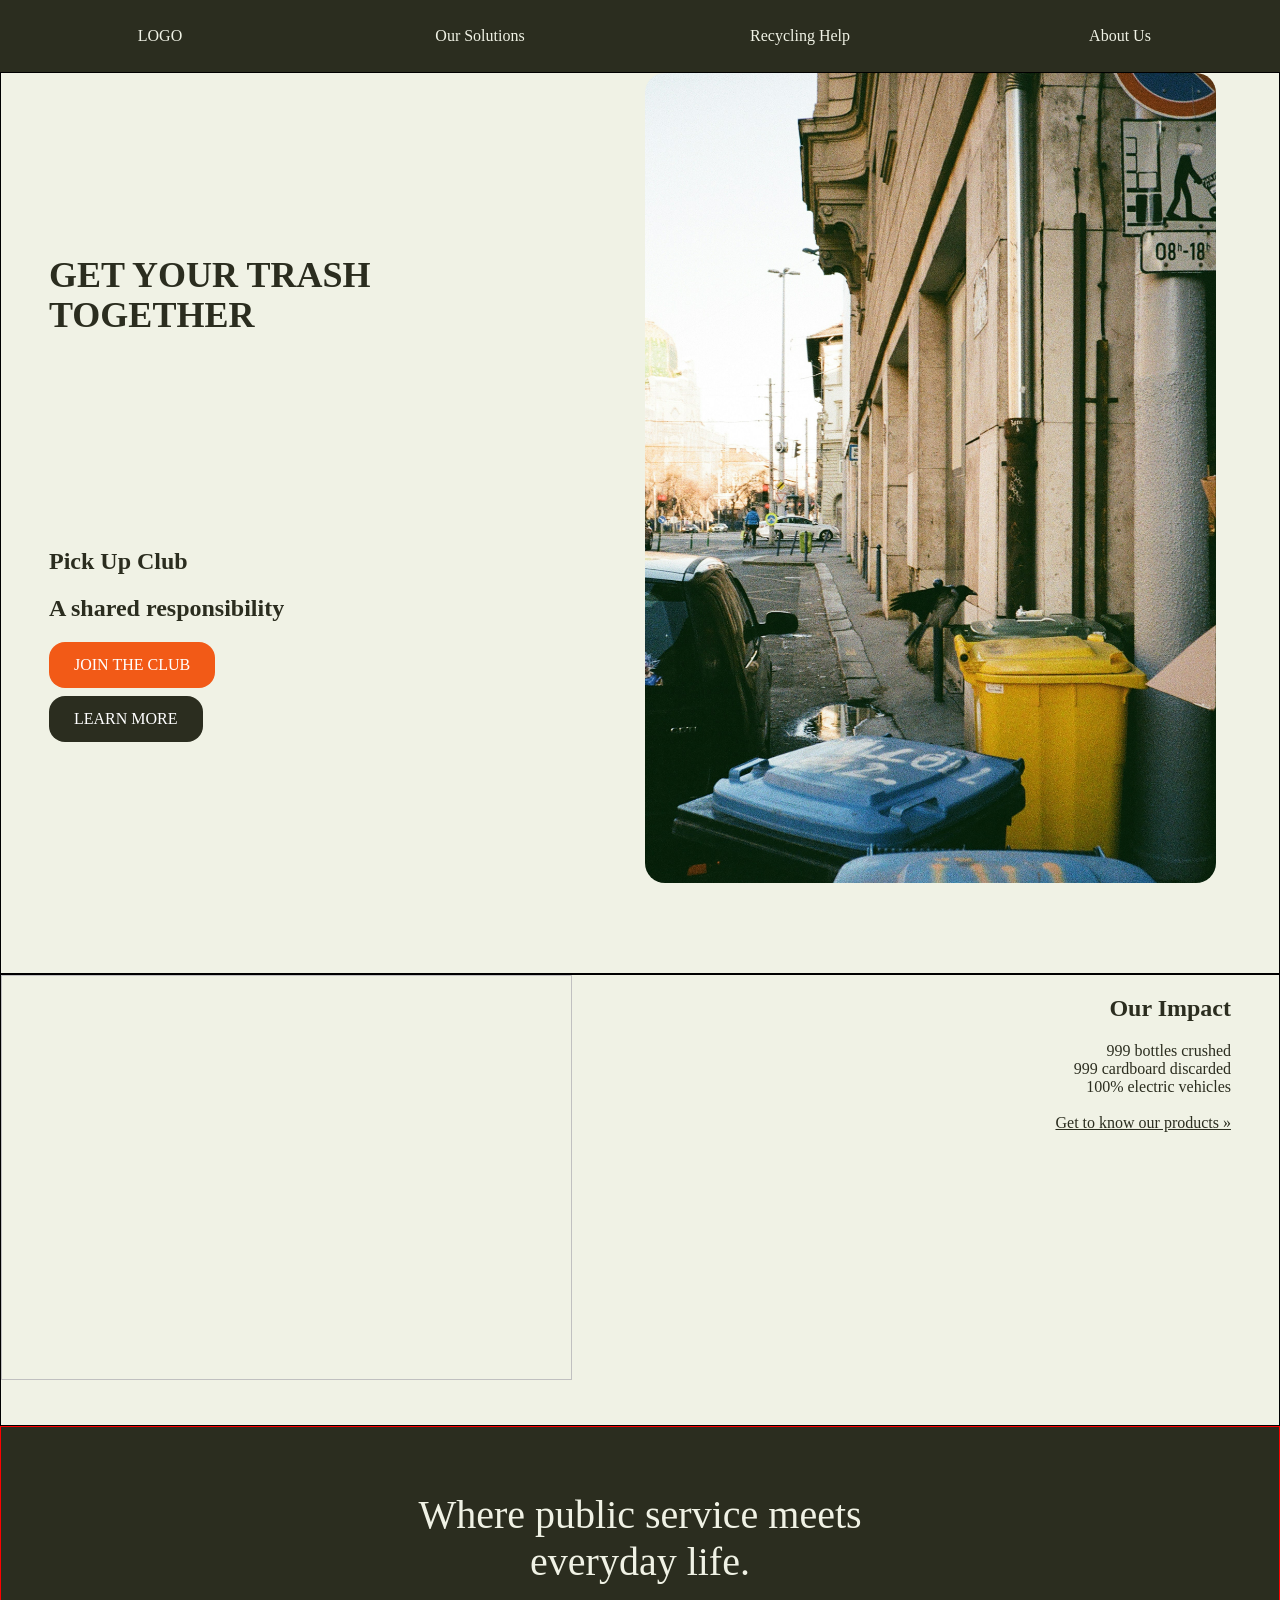
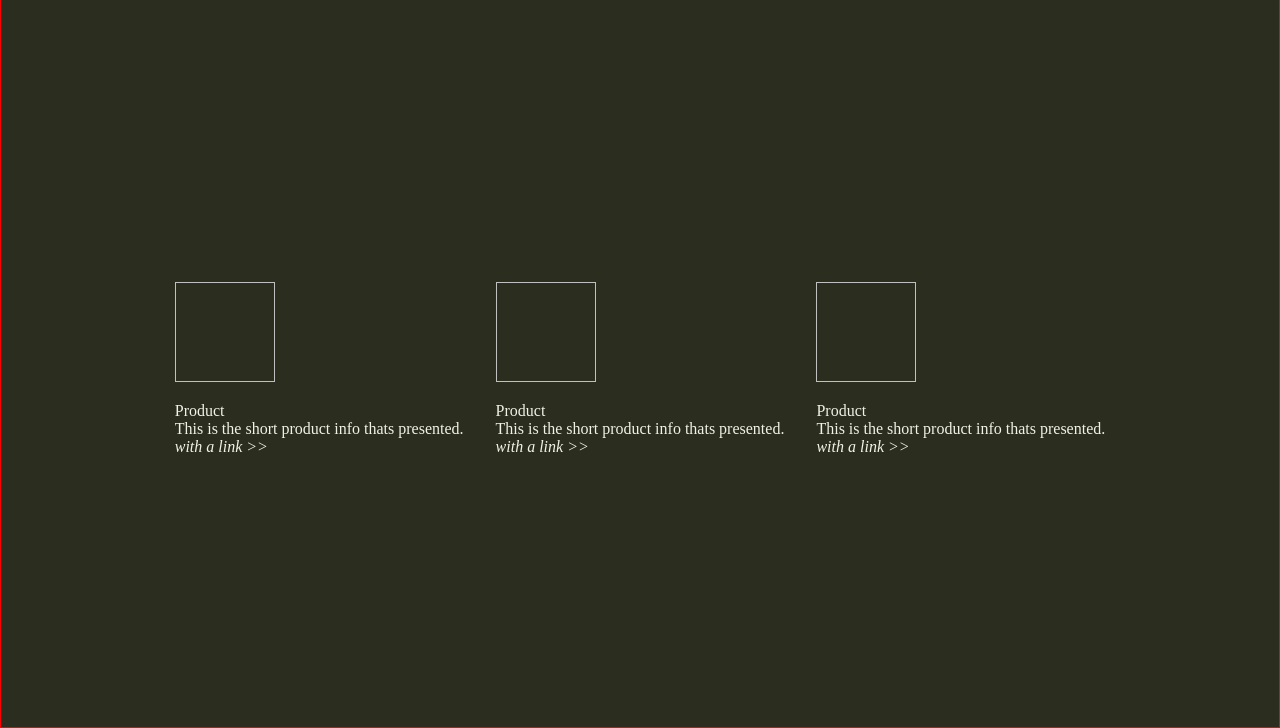
==== static/index.html @ 8e514f77 "Initial test" ====
<!DOCTYPE html>
<html data-bs-theme="light" lang="en">

<head>
    <meta charset="utf-8">
    <meta name="viewport" content="width=device-width, initial-scale=1.0, shrink-to-fit=no">
    <title>Nebus</title>
    <link rel="stylesheet" href="style.css">
</head>

<body>
    <div id="menubar">
        <div class="menu-item"><p>LOGO</p></div>
        <div class="menu-item"><p>Our Solutions</p></div>
        <div class="menu-item"><p>Recycling Help</p></div>
        <div class="menu-item"><p>About Us</p></div>
    </div>
    <main></main>
    <section class="tile-full tile-theme-light">

        <div class="grid-section">
            <div id="main-header"><h1>GET YOUR TRASH TOGETHER</h1></div>
        </div>
        <div id="main-subheader">
            <h2>Pick Up Club</h2>
            <h2>A shared responsibility</h2>
            <a class="button-primary" href="https://www.google.com" target="_blank" title="Contact Us!">JOIN THE CLUB</a><br>
            <a class="button-secondary" href="https://www.google.com" target="_blank">LEARN MORE</a>
        </div>
        <div id="main-image">
            <img src="img.jpg" height="90%" style="border-radius: 20px;">
        </div>

    </section> 
    <section class="tile-half tile-theme-light">
        <div><img width="90%" height="90%"></div>
        <div id="impact-header">
            <h1>Our Impact</h1>
            <p>999 bottles crushed<br>999 cardboard discarded<br>100% electric vehicles<br><br><span style="text-decoration: underline;">Get to know our products »</span></p>
        </div>
    </section>
    <section class="tile-full tile-theme-dark">
        <h1 class="section-title">Where public service meets <br>everyday life.</h1>
        <div class="product-grid">
            <article class="product"><img width="100" height="100">
                <p>Product<br>This is the short product info thats presented.<br><em>with a link >></em></p>
            </article>
            <article><img width="100" height="100">
                <p>Product<br>This is the short product info thats presented.<br><em>with a link >></em></p>
            </article>
            <article><img width="100" height="100">
                <p>Product<br>This is the short product info thats presented.<br><em>with a link >></em></p>
            </article>
        </div>
    </section>
</body>

</html>
---- static/style.css ----
:root {
  --primary-orange: #f25a17;
  --support-brown: #5f2112;
  --support-beige: #f0f2e5;
  --accent-grey: #2B2D1F;
}

body {
  margin: 0;
  padding: 0;
  background-color: var(--support-beige);
}

/* ----------------------------------------------------------------------
   -----------------------------MAIN GRID--------------------------------
   ----------------------------------------------------------------------- */

.page-layout {
  display: grid;
  grid-template-columns: 1fr;
  grid-template-rows: repeat(3, 1fr);
  margin: 0;
  padding: 0;
}

/* -----------------------------------------------------------------------
   ---------------------------LAYOUT OF TILES-----------------------------
   ----------------------------------------------------------------------- */

.tile-full {
  display: grid;
  grid-template-columns: 1fr 1fr;
  grid-template-rows: 1fr 1fr;
  height: 100vh;
  font-weight: 100;
  gap: 10px;
}

.tile-half {
  display: grid;
  grid-template-columns: 1fr 1fr;
  height: 50vh;
  gap: 10px;
}

.product-grid {
  grid-column: 1 / -1;
  display: grid;
  grid-template-columns: repeat(3, 1fr);
  gap: 2rem;
  max-width: 1200px;
  margin: 0 auto;
}

/* -----------------------------------------------------------------------
   ---------------------------STYLE OF TILES------------------------------
   ----------------------------------------------------------------------- */

.tile-theme-light {
  background-color: var(--support-beige);
  color: var(--accent-grey);
  border: solid black 1px;
}

.tile-theme-dark {
  background-color: var(--accent-grey);
  color: var(--support-beige);
  margin: 0;
  border: solid red 1px ;
}

/* -----------------------------------------------------------------------
   ------------------------STYLE WITHIN TILES-----------------------------
   ----------------------------------------------------------------------- */

.button-primary {
  background-color: var(--primary-orange);
  color: white;
  padding: 14px 25px;
  border-radius: 1rem;
  text-align: center;
  text-decoration: none;
  display: inline-block;
  margin-bottom: 0.5rem;
}
.button-primary:hover{
  background-color: var(--primary-orange);
  box-shadow: 0.5rem 0.2rem 1rem var(--accent-grey);
}

.button-secondary {
  background-color: var(--accent-grey);
  color: white;
  padding: 14px 25px;
  border-radius: 1rem;
  text-align: center;
  text-decoration: none;
  display: inline-block;
  margin-bottom: 0.5rem;

}

.section-title {
  grid-column: 1 / -1;
  text-align: center;
  font-size: 2.5rem;
  margin-top: 4rem;
  margin-bottom: 4rem;
  font-weight: normal;
}

.grid-container {
  grid-column: 1/1;
  grid-row: 2/2;
}
.grid-section {
  display: flex;
  align-items: center; 
}

.menu-item {
  background: var(--accent-grey);
  color: var(--support-beige);
  justify-content: center;
  align-items: center;
  text-align: center;
  cursor: pointer;
  padding: 0.7rem;
}
.menu-item:hover {
  background: var(--support-brown);
  box-shadow: inset 0 0 0 0.1rem var(--primary-orange);
  box-sizing: border-box;
}

#menubar {
  display: grid;
  grid-template-columns: repeat(4, 1fr);
} 

#main-header {
  margin-left: 3rem;
  width: 25rem;
  font-size: 150%;
  line-height: 1.1;
}

#quote {
  margin-right: 3rem;
  font-size: 300%;
  font-style: italic;
  line-height: 1.1;
}
#main-image {
  grid-column: 2;
  grid-row: 1/3;
}

#main-subheader {
  align-content: top;
  margin-left: 3rem;
}
#impact-header {
  align-content: top;
  text-align: right;
  margin-right: 3rem;
}

#product {
  align-content: center;
  border: solid blue 100px;
}
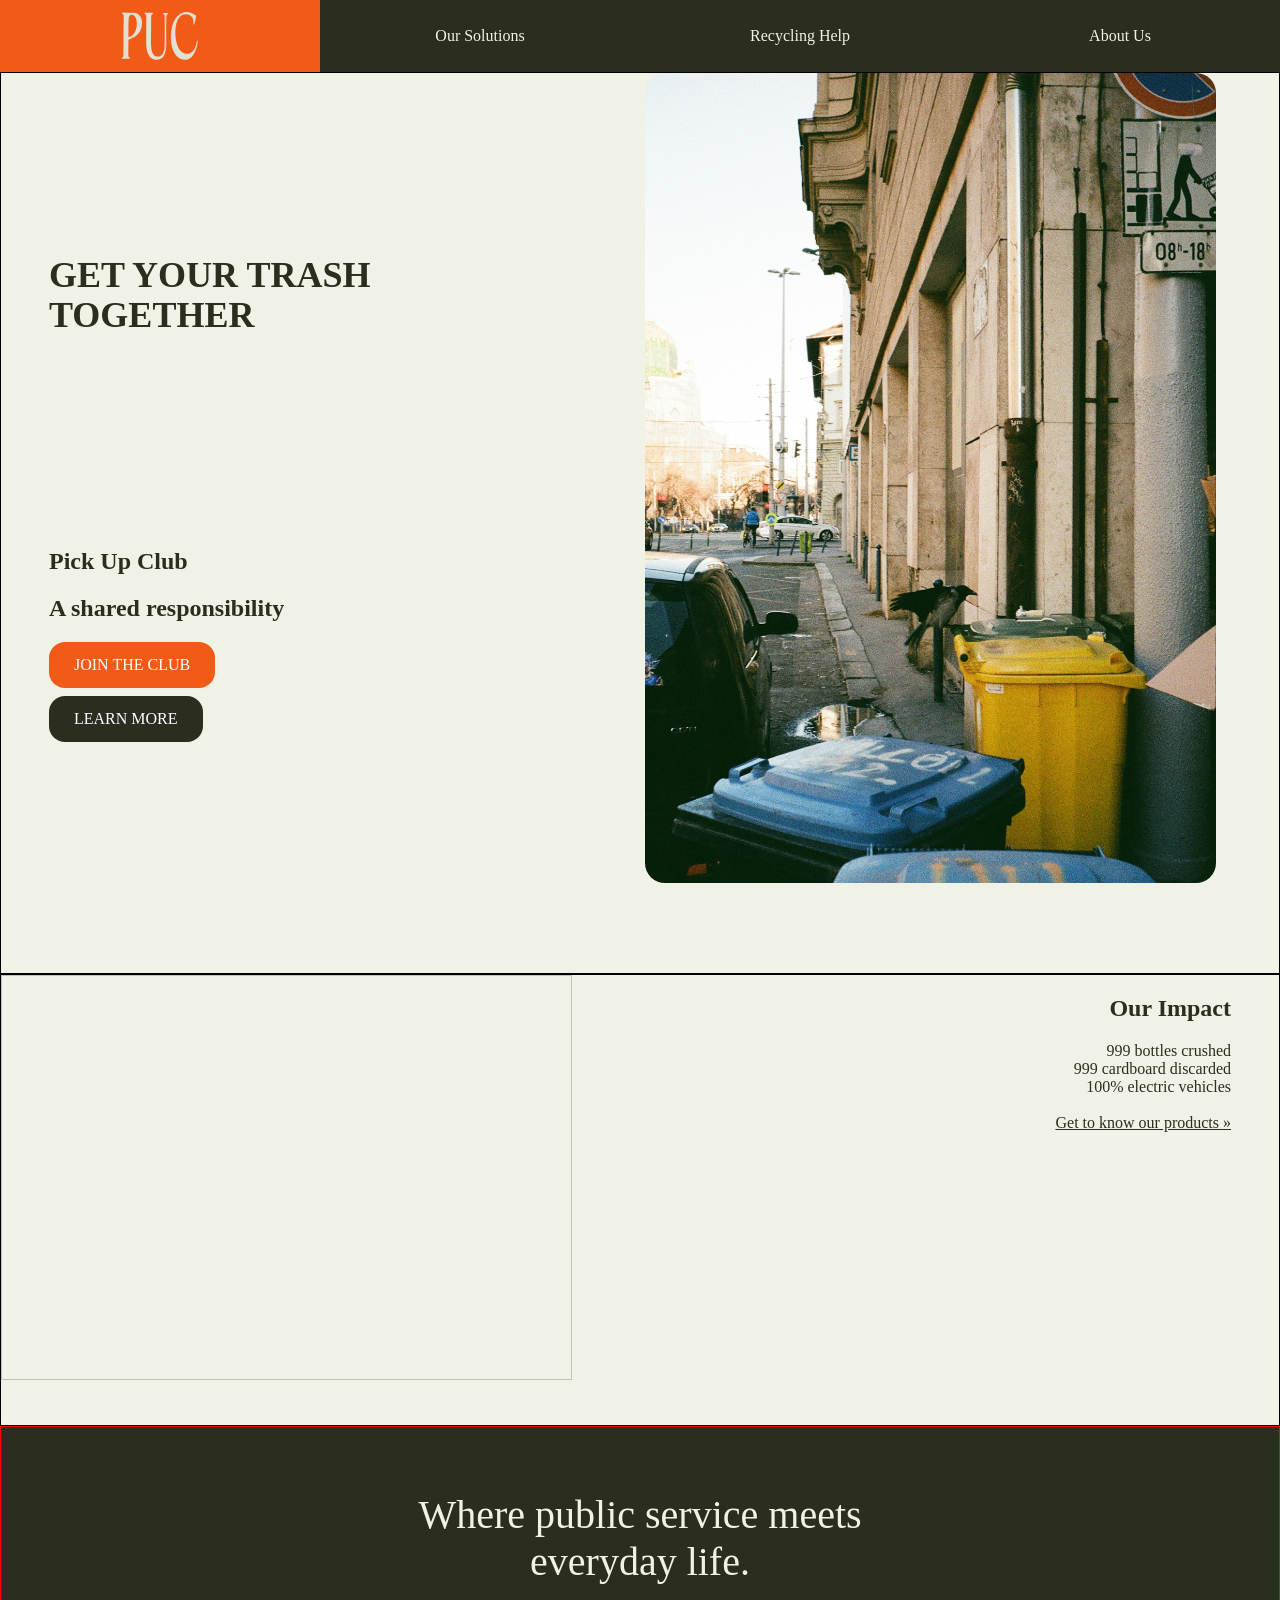
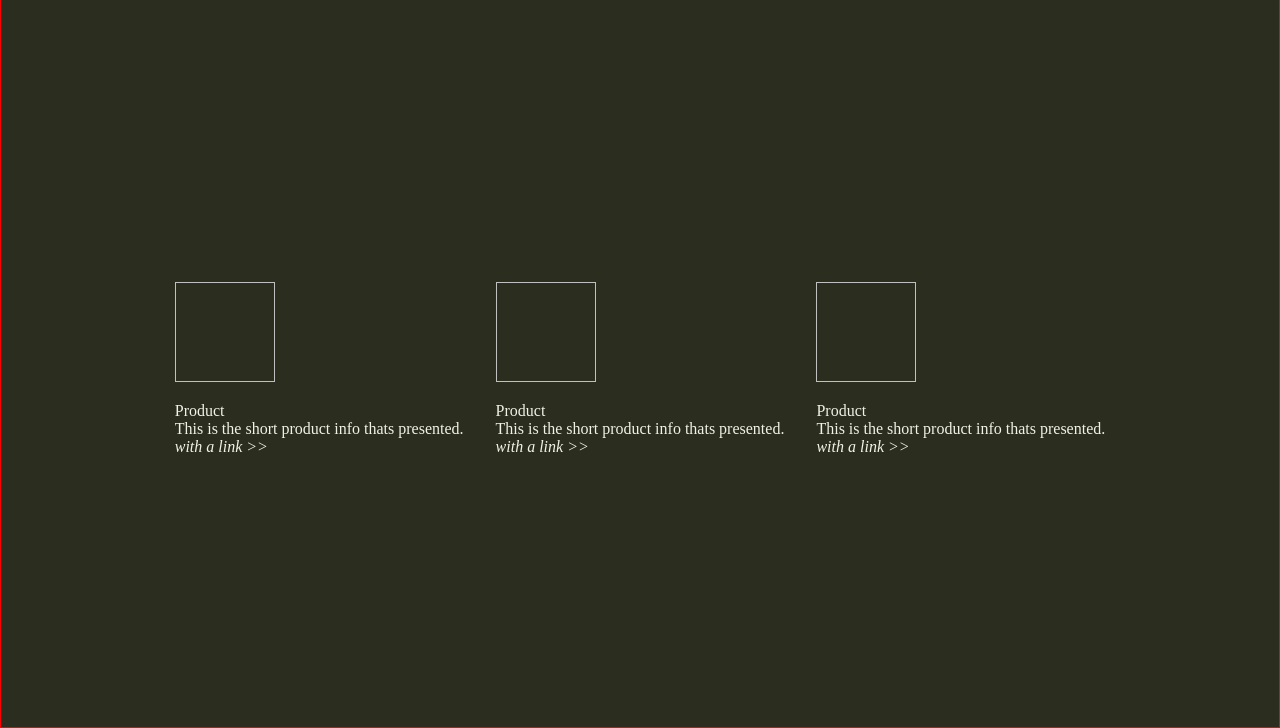
==== commit babdc605: "interactive logo" ====
--- a/static/index.html
+++ b/static/index.html
@@ -9,8 +9,59 @@
 </head>
 
 <body>
-    <div id="menubar">
-        <div class="menu-item"><p>LOGO</p></div>
+    <div id="menubar"> 
+        <div id="logo">
+            <svg class="svg-default" width="100%" height="100%" viewBox="0 0 234 147" version="1.1" xmlns="http://www.w3.org/2000/svg" xmlns:xlink="http://www.w3.org/1999/xlink" xml:space="preserve" xmlns:serif="http://www.serif.com/" style="fill-rule:evenodd;clip-rule:evenodd;stroke-linejoin:round;stroke-miterlimit:2;height:3rem;">
+                <g transform="matrix(1,0,0,1,-619.291397,-203.426268)">
+                    <g transform="matrix(1,0,0,1,584,156)">
+                        <g>
+                            <path d="M95.986,95.612C88.446,125.292 59.112,128.93 56.803,132.701C56.039,133.949 56.399,134.083 56.064,158.491C55.741,182.02 55.372,184.48 58.684,186.136C58.82,186.204 61.776,186.893 61.182,189.418C60.898,190.623 58.736,190.679 58.499,190.685C46.876,190.989 44.249,190.579 39.501,190.628C37.386,190.649 37.375,190.807 36.481,190.551C35.018,190.131 34.73,187.792 36.611,186.707C39.664,184.947 40.596,184.914 40.78,177.503C41.12,163.806 41.094,106.567 41.678,75.509C41.997,58.556 41.772,58.008 41.197,56.609C39.619,52.769 36.438,54.342 36.387,51.499C36.353,49.625 38.261,49.47 38.495,49.451C43.35,49.057 43.346,49.781 51.499,49.537C58,49.341 57.98,49.763 64.499,49.608C74.041,49.382 84.13,49.659 91.652,59.383C98.556,68.308 98.163,82.768 97.614,86.513C96.941,91.101 97.123,91.125 95.986,95.612ZM56.924,67.56C56.661,72.155 56.76,72.155 56.269,121.507C56.25,123.399 56.193,124.976 59.406,124.184C71.675,121.159 84.602,103.98 81.248,74.537C80.411,67.189 77.011,61.123 74.1,58.989C68.002,54.52 61.546,56.053 59.456,59.471C58.632,60.819 58.182,62.124 58.098,62.366C57.019,65.496 57.094,66.538 56.924,67.56Z" style="fill:rgb(225,223,208);"/>
+                            <path d="M198.729,70.632C199.692,68.912 205.178,59.116 215.611,52.682C218.632,50.819 222.347,49.411 222.461,49.379C233.825,46.151 238.935,47.693 243.479,48.601C253.087,50.521 263.069,57.311 263.523,58.489C263.895,59.457 263.273,62.123 263.201,62.431C259.344,78.956 258.954,84.28 257.34,85.187C256.176,85.841 255.933,85.862 255.129,84.792C255.034,84.666 254.869,84.575 254.835,84.421C254.459,82.732 258.311,74.256 251.207,63.698C244.289,53.416 226.01,49.294 214.404,61.409C209.746,66.271 207.898,70.479 206.795,72.633C194.942,95.78 196.14,161.935 226.429,173.675C234.045,176.627 242.143,174.33 242.412,174.231C244.991,173.276 251.007,171.248 256.429,163.451C265.275,150.729 264.652,136.65 266.429,135.387C266.661,135.222 268.894,133.967 268.212,138.461C266.642,148.81 263.424,168.347 253.147,181.217C246.528,189.506 238.821,192.205 236.561,192.711C224.107,195.501 215.342,191.838 207.895,186.017C204.721,183.537 199.672,177.142 197.99,174.199C187.176,155.268 186.715,136.033 186.389,130.506C184.819,103.879 192.444,80.347 198.729,70.632Z" style="fill:rgb(226,224,209);"/>
+                            <path d="M125.925,61.514C125.901,64.383 125.583,147.214 125.662,150.494C126.423,182.367 141.47,183.541 144.449,183.888C147.255,184.214 163.031,186.052 166.792,156.538C167.612,150.107 167.343,150.09 167.467,75.5C167.498,56.871 167.302,56.219 164.432,54.651C164.166,54.506 163.858,54.448 163.589,54.307C161.833,53.39 161.261,50.324 164.472,50.181C165.915,50.117 172.262,50.316 173.504,50.311C173.745,50.31 176.033,50.299 176.512,50.475C177.941,50.999 177.708,53.506 176.352,54.225C174.902,54.994 172.599,54.949 172.293,60.489C171.922,67.199 172.365,67.203 172.07,144.497C172.016,158.392 169.638,180.081 158.537,188.547C156.388,190.186 151.632,194.399 139.483,193.728C138.179,193.656 129.263,193.121 121.701,184.331C108.829,169.367 110.792,141.301 110.801,126.499C110.825,88.774 111.026,88.78 111.018,85.5C111.013,83.581 110.971,66.563 111.049,61.506C111.05,61.412 111.034,55.945 108.468,54.554C108.291,54.458 105.465,53.56 105.651,51.516C105.786,50.031 107.353,49.882 107.553,49.863C107.793,49.841 123.15,49.895 124.507,49.9C124.993,49.902 129.983,49.919 130.559,50.422C132.326,51.963 130.77,53.421 130.584,53.594C130.289,53.87 127.872,54.296 126.765,56.609C126.298,57.587 126.181,58.148 125.925,61.514Z" style="fill:rgb(227,225,210);"/>
+                        </g>
+                    </g>
+                </g>
+            </svg>
+
+            <svg class="svg-hover" width="100%" height="100%" viewBox="0 0 1125 200" preserveAspectRatio="xMidYMid meet" version="1.1" xmlns="http://www.w3.org/2000/svg" style="overflow: visible;">                <g transform="matrix(1,0,0,1,-275.339646,-330.85703)">
+                    <g>
+                        <g transform="matrix(1.482422,0,0,1.482422,-12.998412,232.816229)">
+                            <path d="M917.496,191.148C912.881,191.026 912.892,190.904 908.42,189.789C902.292,188.26 896.247,181.747 889.568,183.792C881.499,186.262 882.006,189.602 880.52,189.623C879.194,189.642 879.289,187.724 879.298,187.53C879.639,180.656 879.581,180.659 879.492,101.5C879.473,84.589 876.184,82.99 876.074,81.553C876.044,81.167 876.493,79.805 876.605,79.729C877.33,79.238 877.54,80.318 887.452,78.282C891.032,77.546 891.133,77.874 894.428,76.299C895.617,75.731 895.798,75.373 896.735,76.299C897.315,76.871 896.986,77.001 896.977,79.496C896.968,82.127 896.867,112.177 896.917,112.39C896.988,112.688 898.216,113.334 898.448,113.275C899.403,113.034 903.39,108.347 914.536,106.931C918.704,106.402 926.426,107.258 933.327,111.773C943.807,118.629 948.042,130.14 948.247,130.609C948.972,132.268 951.413,140.097 951.642,144.488C952.193,155.041 950.879,158.862 949.259,164.426C945.538,177.207 934.226,187.773 925.583,189.794C921.441,190.763 921.48,191.025 917.496,191.148ZM898.332,147.527C899.46,153.925 904.983,174.606 917.208,182.913C919.498,184.469 923.404,187.213 928.541,184.579C932.067,182.772 935.347,176.818 936.108,170.449C936.728,165.258 938.538,147.355 926.682,126.396C924.917,123.275 915.883,109.502 906.637,112.871C905.632,113.237 900.685,115.04 898.53,123.508C898.321,124.329 897.476,129.006 897.39,129.485C896.507,134.376 897.59,141.789 898.332,147.527Z" style="fill:rgb(225,223,208);"/>
+                        </g>
+                        <g transform="matrix(1.482422,0,0,1.482422,-12.998412,232.816229)">
+                            <path d="M824.494,191.148C819.883,191.078 819.894,190.924 815.423,189.776C811.516,188.773 806.914,185.27 805.949,184.089C805.374,183.384 801.477,179.436 799.602,170.478C798.152,163.557 800.102,134.839 798.318,122.529C797.765,118.721 797.552,117.603 795.824,114.354C795.378,113.515 795.404,113.488 795.595,112.558C795.636,112.361 795.614,112.115 795.761,111.977C795.86,111.884 796.034,112.056 796.167,112.024C796.321,111.987 796.421,111.815 796.576,111.783C797.85,111.513 797.903,112.089 803.43,111.056C807.011,110.387 807.077,110.747 810.53,109.597C815.113,108.071 815.073,107.825 815.481,107.919C816.521,108.156 816.637,109.311 816.652,109.465C816.805,110.98 816.603,110.975 816.603,128.5C816.603,166.341 816.83,166.327 817.14,168.54C817.306,169.729 817.537,174.551 820.31,179.61C824.274,186.844 833.77,188.596 839.077,179.264C840.27,177.166 842.062,171.588 842.252,167.484C842.41,164.093 842.669,126.096 842.03,122.567C841.209,118.037 839.769,115.119 839.47,114.513C837.769,111.065 840.656,111.908 843.513,111.614C844.076,111.556 844.052,111.464 850.502,110.513C854.636,109.903 858.226,107.762 859.367,107.997C859.503,108.025 859.563,108.199 859.677,108.279C860.308,108.721 860.324,108.76 860.336,109.521C860.404,113.759 860.275,113.756 860.275,162.5C860.275,168.305 860.029,176.889 862.721,182.395C862.801,182.56 863.628,184.25 863.644,184.49C863.721,185.661 862.817,185.856 862.685,185.885C862.2,185.989 862.161,185.644 856.539,186.718C854.097,187.185 849.824,187.349 845.446,189.362C845.296,189.431 843.84,190.101 843.507,190.046C841.339,189.687 843.547,184.934 841.476,184.804C840.376,184.735 839.568,186.133 838.19,187.01C832.174,190.838 825.638,191.102 824.494,191.148Z" style="fill:rgb(225,223,208);"/>
+                        </g>
+                        <g transform="matrix(1.482422,0,0,1.482422,-12.998412,232.816229)">
+                            <path d="M754.693,79.812C754.978,79.776 755.229,79.587 755.514,79.551C756.349,79.446 759.754,79.542 763.552,78.788C772.857,76.941 772.652,76.259 773.613,75.884C775.736,75.056 775.801,77.232 775.808,77.448C775.927,81.37 775.749,81.369 775.749,126.5C775.749,178.55 775.606,178.623 776.838,183.414C778.376,189.395 780.114,189.49 778.834,190.848C778.406,191.302 778.299,191.183 768.5,191.183C760.176,191.183 758.106,191.182 757.503,191.191C757.276,191.194 754.889,191.23 754.664,191.12C753.863,190.733 754.225,189.582 754.267,189.451C754.715,188.025 755.33,188.269 756.633,183.536C758.015,178.519 757.86,178.43 757.86,121.5C757.86,92.715 758.243,89.37 755.066,82.669C754.804,82.118 754.404,82.018 754.589,80.538C754.619,80.295 754.662,80.055 754.693,79.812Z" style="fill:rgb(225,223,208);"/>
+                        </g>
+                        <g transform="matrix(1.321253,0,0,1.321253,731.710788,268.19494)">
+                            <path d="M198.729,70.632C199.692,68.912 205.178,59.116 215.611,52.682C218.632,50.819 222.347,49.411 222.461,49.379C233.825,46.151 238.935,47.693 243.479,48.601C253.087,50.521 263.069,57.311 263.523,58.489C263.895,59.457 263.273,62.123 263.201,62.431C259.344,78.956 258.954,84.28 257.34,85.187C256.176,85.841 255.933,85.862 255.129,84.792C255.034,84.666 254.869,84.575 254.835,84.421C254.459,82.732 258.311,74.256 251.207,63.698C244.289,53.416 226.01,49.294 214.404,61.409C209.746,66.271 207.898,70.479 206.795,72.633C194.942,95.78 196.14,161.935 226.429,173.675C234.045,176.627 242.143,174.33 242.412,174.231C244.991,173.276 251.007,171.248 256.429,163.451C265.275,150.729 264.652,136.65 266.429,135.387C266.661,135.222 268.894,133.967 268.212,138.461C266.642,148.81 263.424,168.347 253.147,181.217C246.528,189.506 238.821,192.205 236.561,192.711C224.107,195.501 215.342,191.838 207.895,186.017C204.721,183.537 199.672,177.142 197.99,174.199C187.176,155.268 186.715,136.033 186.389,130.506C184.819,103.879 192.444,80.347 198.729,70.632Z" style="fill:rgb(226,224,209);"/>
+                        </g>
+                        <g transform="matrix(1.482422,0,0,1.482422,74.001588,232.816229)">
+                            <path d="M543.494,191.173C540.234,191.146 535.251,191.293 526.749,187.041C525.125,186.229 524.488,184.758 522.398,185.36C521.635,185.579 521.683,185.731 521.668,186.524C521.638,188.077 521.748,197.541 521.76,198.499C521.77,199.379 521.821,203.793 522.752,209.458C522.932,210.553 523.87,213.81 524.765,215.379C525.47,216.615 525.786,216.784 524.887,217.883C524.385,218.497 524.291,218.347 523.485,218.389C522.51,218.44 516.628,218.745 511.398,220.113C507.453,221.146 505.668,222.222 505.495,222.204C505.328,222.186 504.28,222.075 504.184,220.566C504.036,218.245 504.233,218.259 504.233,191.5C504.233,125.128 504.297,125.103 503.706,121.472C503.213,118.443 503.043,113.431 499.284,109.609C496.041,106.311 500.31,107.388 500.503,107.437C502.794,108.015 503.121,108.387 507.543,109.32C509.068,109.642 515.841,112.103 519.373,109.237C520.945,107.962 521.783,108.401 521.822,110.415C521.829,110.762 521.717,111.105 521.716,111.452C521.713,112.249 521.658,112.404 522.412,112.628C524.253,113.173 524.12,112.279 528.722,109.955C533.382,107.602 541.758,106.418 545.465,106.936C557.962,108.681 566.073,114.642 572.808,125.308C574.863,128.561 578.101,136.529 578.649,141.48C578.804,142.879 582.084,160.735 570.327,176.375C559.134,191.263 545.546,191.004 543.494,191.173ZM550.519,185.882C550.859,185.839 551.205,185.849 551.546,185.806C557.727,185.023 564.143,175.9 562.978,158.464C561.221,132.156 545.446,110.757 534.46,112.042C522.931,113.39 522.103,130.762 521.939,132.528C521.444,137.884 522.988,147.263 523.066,147.594C524.052,151.819 523.682,151.901 524.593,154.468C526.055,158.586 527.488,165.613 534.024,174.851C542.482,186.805 549.292,185.857 550.519,185.882Z" style="fill:rgb(225,223,208);"/>
+                        </g>
+                        <g transform="matrix(1.321253,0,0,1.321253,568.710788,268.19494)">
+                            <path d="M125.925,61.514C125.901,64.383 125.583,147.214 125.662,150.494C126.423,182.367 141.47,183.541 144.449,183.888C147.255,184.214 163.031,186.052 166.792,156.538C167.612,150.107 167.343,150.09 167.467,75.5C167.498,56.871 167.302,56.219 164.432,54.651C164.166,54.506 163.858,54.448 163.589,54.307C161.833,53.39 161.261,50.324 164.472,50.181C165.915,50.117 172.262,50.316 173.504,50.311C173.745,50.31 176.033,50.299 176.512,50.475C177.941,50.999 177.708,53.506 176.352,54.225C174.902,54.994 172.599,54.949 172.293,60.489C171.922,67.199 172.365,67.203 172.07,144.497C172.016,158.392 169.638,180.081 158.537,188.547C156.388,190.186 151.632,194.399 139.483,193.728C138.179,193.656 129.263,193.121 121.701,184.331C108.829,169.367 110.792,141.301 110.801,126.499C110.825,88.774 111.026,88.78 111.018,85.5C111.013,83.581 110.971,66.563 111.049,61.506C111.05,61.412 111.034,55.945 108.468,54.554C108.291,54.458 105.465,53.56 105.651,51.516C105.786,50.031 107.353,49.882 107.553,49.863C107.793,49.841 123.15,49.895 124.507,49.9C124.993,49.902 129.983,49.919 130.559,50.422C132.326,51.963 130.77,53.421 130.584,53.594C130.289,53.87 127.872,54.296 126.765,56.609C126.298,57.587 126.181,58.148 125.925,61.514Z" style="fill:rgb(227,225,210);"/>
+                        </g>
+                        <g transform="matrix(1.482422,0,0,1.482422,155.001588,232.816229)">
+                            <path d="M342.311,191.208C338.406,191.575 338.411,191.19 334.5,191.184C314.876,191.152 314.597,191.372 314.276,190.755C313.356,188.985 314.393,188.871 314.347,185.503C314.262,179.179 309.725,172.672 302.168,156.667C301.413,155.068 300.27,151.739 300.245,151.694C300.118,151.464 299.821,151.382 299.635,151.196C299.527,151.088 299.524,150.806 299.372,150.82C299.15,150.84 297.96,151.565 297.927,151.673C297.887,151.802 297.998,151.78 298.041,153.363C298.136,156.862 298.436,156.842 298.439,163.5C298.443,176.919 298.126,181.664 301.417,188.536C301.506,188.722 302.423,190.636 301.35,191.125C301.079,191.249 277.699,191.189 277.616,191.161C277.298,191.052 276.747,189.94 276.848,189.583C276.894,189.423 278.073,187.744 278.726,185.569C280.816,178.607 280.568,178.485 280.568,135.5C280.568,91.052 280.85,90.887 278.536,84.487C277.737,82.276 277.018,82.162 277.379,80.43C277.548,79.62 277.671,79.607 278.506,79.527C280.011,79.381 282.45,79.573 286.543,78.731C291.795,77.651 293.168,77.394 295.453,76.357C295.828,76.187 296.167,75.927 296.564,75.816C296.762,75.76 298.412,75.297 298.515,77.498C298.61,79.496 298.439,79.477 298.439,102.5C298.439,141.37 298.418,141.376 298.463,141.518C298.513,141.676 298.926,142.985 300.403,142.259C300.549,142.187 308.5,136.571 309.203,136.074C315.527,131.608 320.206,126.751 318.589,121.472C316.652,115.148 308.319,117.226 307.634,117.025C306.994,116.837 307.079,115.621 307.088,115.492C307.183,114.134 312.312,106.799 321.5,106.816C325.158,106.823 328.958,108.718 330.213,109.838C333.449,112.728 336.877,119.464 329.143,127.13C324.535,131.697 313.817,137.76 313.186,139.354C312.624,140.775 312.999,140.867 317.243,149.629C318.163,151.528 318.183,151.493 328.95,173.269C331.876,179.186 336.311,187.132 341.653,189.365C341.873,189.457 342.201,189.453 342.298,189.67C342.324,189.728 342.131,189.691 342.137,190.444C342.141,190.849 342.308,190.807 342.311,191.208Z" style="fill:rgb(225,223,208);"/>
+                        </g>
+                        <g transform="matrix(1.482422,0,0,1.482422,155.001588,232.816229)">
+                            <path d="M230.497,191.131C225.395,191.039 225.398,190.958 220.449,189.675C218.847,189.26 212.676,186.853 208.702,183.275C205.936,180.784 198.137,174.24 194.479,160.505C191.41,148.985 193.553,133.445 200.698,123.643C203.226,120.174 204.546,118.067 209.288,114.228C211.853,112.151 219.275,107.44 230.517,106.818C235.654,106.534 242.183,106.928 249.561,110.377C263.659,116.969 265.65,133.664 255.268,140.102C250.311,143.176 241.922,142.838 236.965,136.167C234.152,132.381 237.882,132.429 238.461,132.32C246.827,130.742 251.586,119.179 242.308,112.791C237.61,109.557 224.998,108.306 216.596,118.579C203.86,134.151 209.973,167.8 226.714,178.15C228.196,179.066 236.006,184.053 246.396,182.049C252.442,180.884 256.52,176.873 257.223,176.183C257.382,176.025 258.81,174.621 259.503,174.557C260.601,174.455 261.149,175.71 261.003,176.373C260.836,177.127 252.728,187.365 239.589,189.928C235.076,190.809 235.102,190.905 230.497,191.131Z" style="fill:rgb(225,223,208);"/>
+                        </g>
+                        <g transform="matrix(1.482422,0,0,1.482422,155.001588,232.816229)">
+                            <path d="M167.5,191.19C153.91,191.19 153.893,191.218 153.666,191.105C153.548,191.047 153.117,189.946 153.184,189.446C153.321,188.42 156.396,186.063 156.7,173.505C156.775,170.394 156.736,131.518 156.72,130.497C156.513,116.493 153.41,114.631 153.29,113.532C153.268,113.33 153.638,111.977 153.708,111.931C154.05,111.708 157.153,111.884 160.457,111.218C161.997,110.907 167.894,110.229 171.519,108.55C172.554,108.07 172.574,107.768 173.637,108.198C174.934,108.724 174.524,109.101 174.508,110.5C174.471,113.699 174.475,113.693 174.475,145.5C174.475,177.424 174.132,179.93 176.683,186.43C177.909,189.556 178.584,189.651 177.776,190.758C177.363,191.323 177.204,191.19 167.5,191.19Z" style="fill:rgb(225,223,208);"/>
+                        </g>
+                        <g transform="matrix(1.482422,0,0,1.482422,155.001588,232.816229)">
+                            <path d="M165.502,97.391C165.175,97.354 164.844,97.366 164.517,97.329C160.508,96.875 154.066,93.182 154.417,85.496C154.854,75.907 165.892,72.199 172.253,76.858C179.602,82.24 177.556,92.289 171.596,95.653C168.089,97.633 165.67,97.38 165.502,97.391Z" style="fill:rgb(225,223,208);"/>
+                        </g>
+                        <g transform="matrix(1.321253,0,0,1.321253,228.710788,272.161368)">
+                            <path d="M95.986,95.612C88.446,125.292 59.112,128.93 56.803,132.701C56.039,133.949 56.399,134.083 56.064,158.491C55.741,182.02 55.372,184.48 58.684,186.136C58.82,186.204 61.776,186.893 61.182,189.418C60.898,190.623 58.736,190.679 58.499,190.685C46.876,190.989 44.249,190.579 39.501,190.628C37.386,190.649 37.375,190.807 36.481,190.551C35.018,190.131 34.73,187.792 36.611,186.707C39.664,184.947 40.596,184.914 40.78,177.503C41.12,163.806 41.094,106.567 41.678,75.509C41.997,58.556 41.772,58.008 41.197,56.609C39.619,52.769 36.438,54.342 36.387,51.499C36.353,49.625 38.261,49.47 38.495,49.451C43.35,49.057 43.346,49.781 51.499,49.537C58,49.341 57.98,49.763 64.499,49.608C74.041,49.382 84.13,49.659 91.652,59.383C98.556,68.308 98.163,82.768 97.614,86.513C96.941,91.101 97.123,91.125 95.986,95.612ZM56.924,67.56C56.661,72.155 56.76,72.155 56.269,121.507C56.25,123.399 56.193,124.976 59.406,124.184C71.675,121.159 84.602,103.98 81.248,74.537C80.411,67.189 77.011,61.123 74.1,58.989C68.002,54.52 61.546,56.053 59.456,59.471C58.632,60.819 58.182,62.124 58.098,62.366C57.019,65.496 57.094,66.538 56.924,67.56Z" style="fill:rgb(225,223,208);"/>
+                        </g>
+                    </g>
+                </g>
+            </svg>
+        </div>
         <div class="menu-item"><p>Our Solutions</p></div>
         <div class="menu-item"><p>Recycling Help</p></div>
         <div class="menu-item"><p>About Us</p></div>
--- a/static/style.css
+++ b/static/style.css
@@ -121,8 +121,6 @@
 .menu-item {
   background: var(--accent-grey);
   color: var(--support-beige);
-  justify-content: center;
-  align-items: center;
   text-align: center;
   cursor: pointer;
   padding: 0.7rem;
@@ -130,7 +128,6 @@
 .menu-item:hover {
   background: var(--support-brown);
   box-shadow: inset 0 0 0 0.1rem var(--primary-orange);
-  box-sizing: border-box;
 }
 
 #menubar {
@@ -171,3 +168,37 @@
   border: solid blue 100px;
 }
 
+#logo {
+  background: var(--primary-orange);
+  color: var(--support-beige);
+  text-align: center;
+  cursor: pointer;
+  padding: 0.7rem;
+  display: flex;
+  align-items: center;
+  justify-content: center;
+  box-sizing: border-box; 
+}
+
+#logo svg {
+  max-width: 100%;
+  max-height: 3rem; 
+}
+
+.svg-default {
+  display: block;
+}
+
+.svg-hover {
+  display: none;
+  overflow: visible;
+}
+
+#logo:hover .svg-default {
+  display: none;
+}
+
+#logo:hover .svg-hover {
+  display: block;
+  align-items: left;
+}
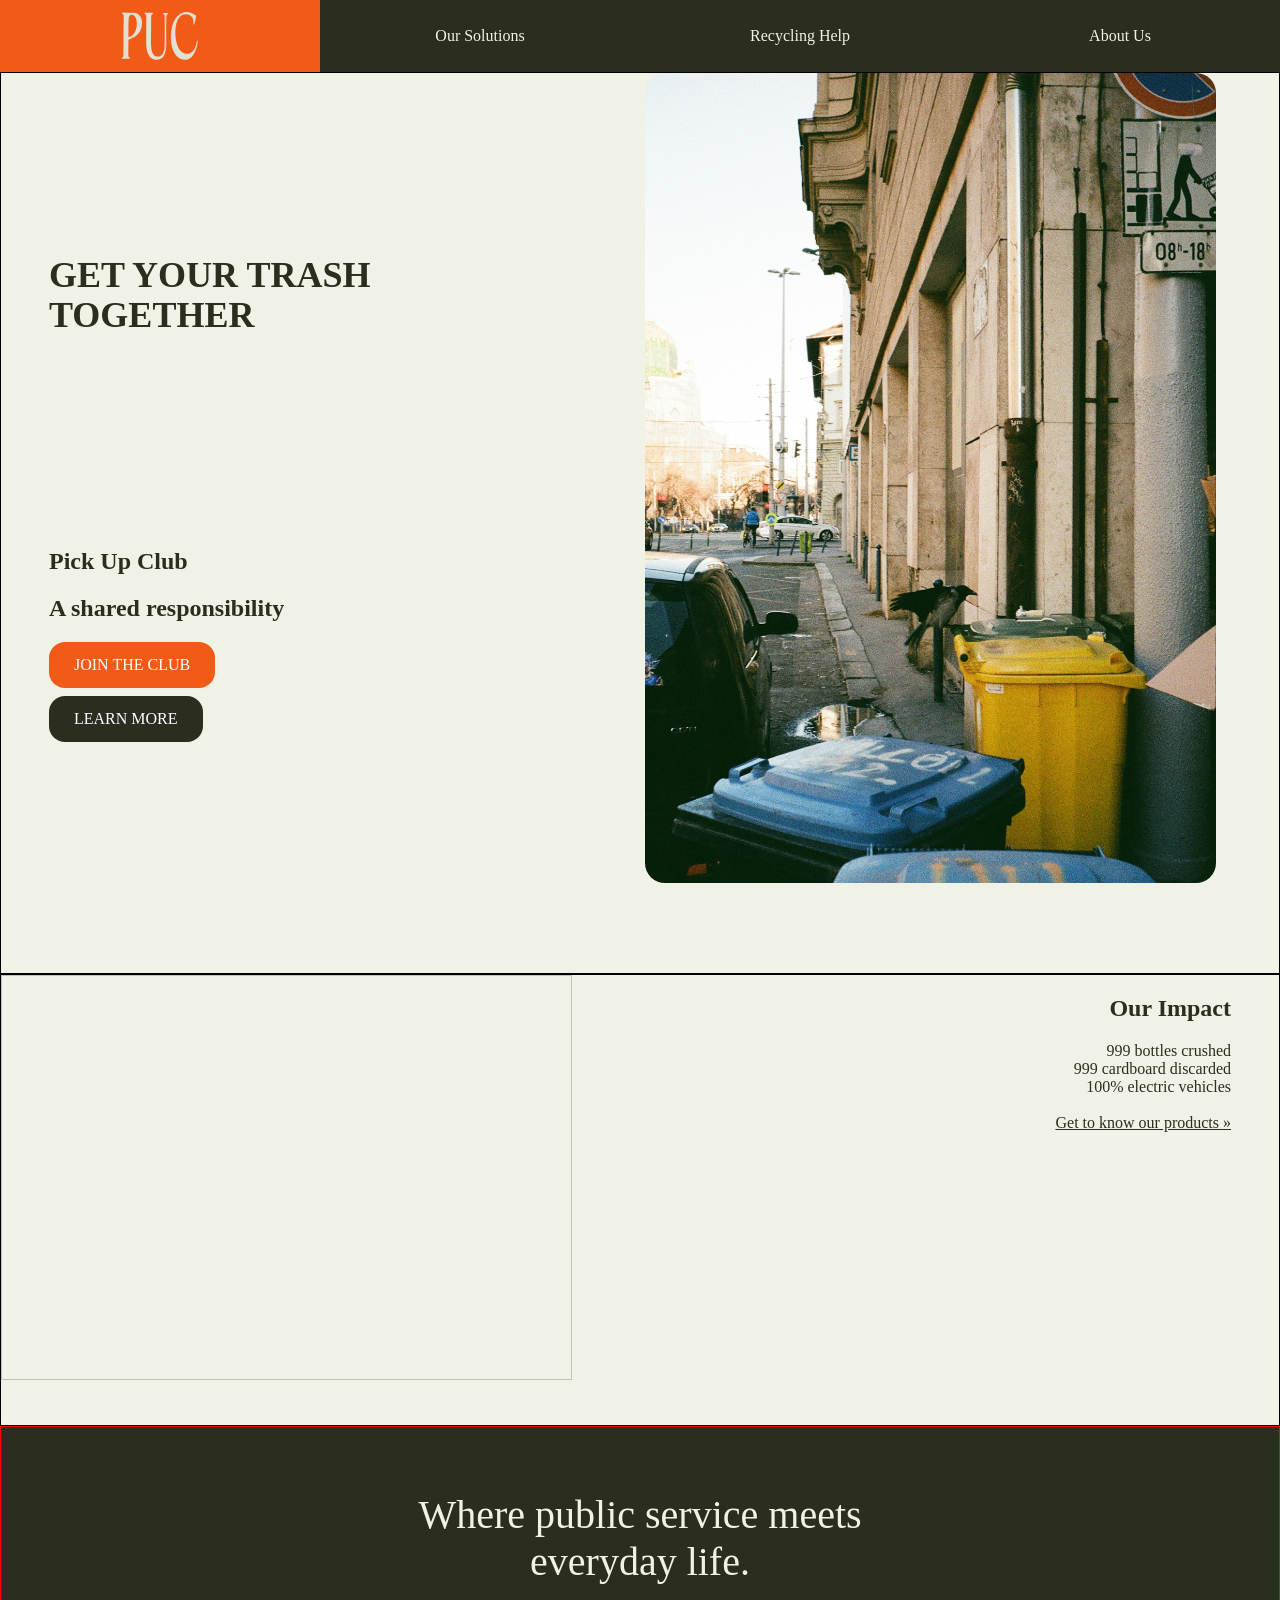
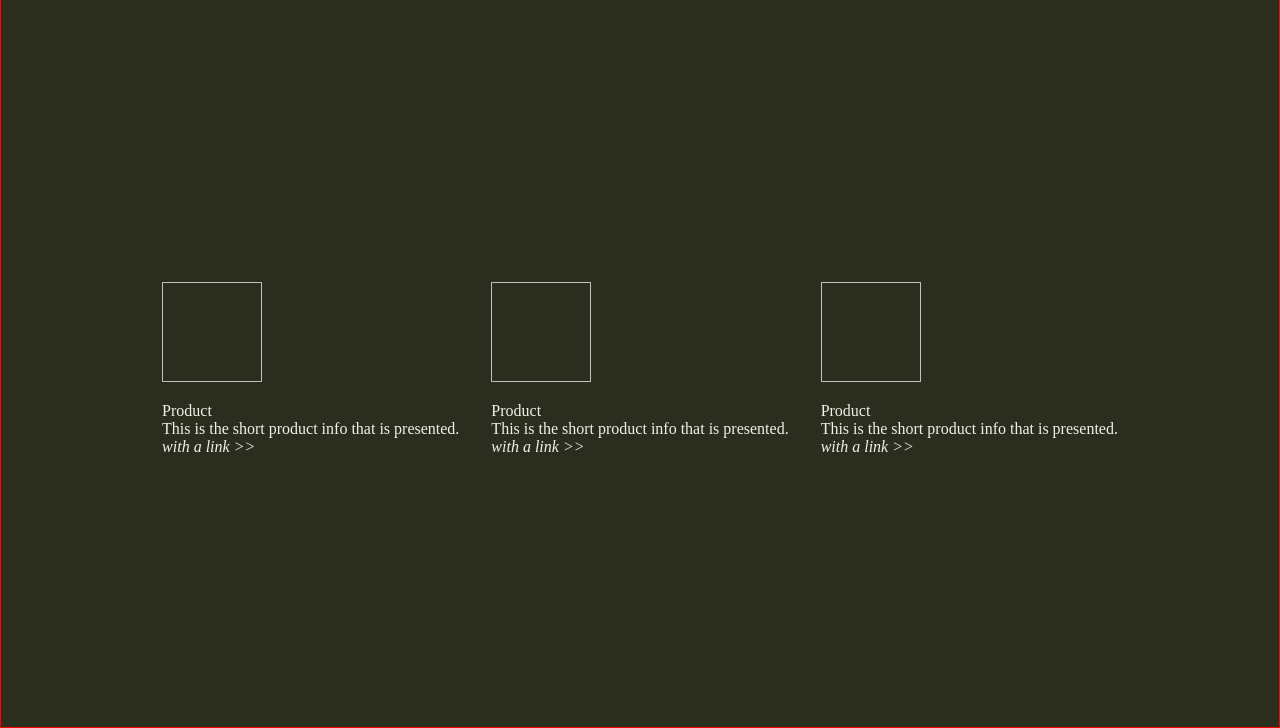
==== commit 0f20cdd1: "changes" ====
--- a/static/index.html
+++ b/static/index.html
@@ -23,7 +23,7 @@
                 </g>
             </svg>
 
-            <svg class="svg-hover" width="100%" height="100%" viewBox="0 0 1125 200" preserveAspectRatio="xMidYMid meet" version="1.1" xmlns="http://www.w3.org/2000/svg" style="overflow: visible;">                <g transform="matrix(1,0,0,1,-275.339646,-330.85703)">
+            <svg class="svg-hover" width="100%" height="100%" viewBox="0 0 1125 202" preserveAspectRatio="xMidYMid meet" version="1.1" xmlns="http://www.w3.org/2000/svg" style="overflow: visible;">                <g transform="matrix(1,0,0,1,-275.339646,-330.85703)">
                     <g>
                         <g transform="matrix(1.482422,0,0,1.482422,-12.998412,232.816229)">
                             <path d="M917.496,191.148C912.881,191.026 912.892,190.904 908.42,189.789C902.292,188.26 896.247,181.747 889.568,183.792C881.499,186.262 882.006,189.602 880.52,189.623C879.194,189.642 879.289,187.724 879.298,187.53C879.639,180.656 879.581,180.659 879.492,101.5C879.473,84.589 876.184,82.99 876.074,81.553C876.044,81.167 876.493,79.805 876.605,79.729C877.33,79.238 877.54,80.318 887.452,78.282C891.032,77.546 891.133,77.874 894.428,76.299C895.617,75.731 895.798,75.373 896.735,76.299C897.315,76.871 896.986,77.001 896.977,79.496C896.968,82.127 896.867,112.177 896.917,112.39C896.988,112.688 898.216,113.334 898.448,113.275C899.403,113.034 903.39,108.347 914.536,106.931C918.704,106.402 926.426,107.258 933.327,111.773C943.807,118.629 948.042,130.14 948.247,130.609C948.972,132.268 951.413,140.097 951.642,144.488C952.193,155.041 950.879,158.862 949.259,164.426C945.538,177.207 934.226,187.773 925.583,189.794C921.441,190.763 921.48,191.025 917.496,191.148ZM898.332,147.527C899.46,153.925 904.983,174.606 917.208,182.913C919.498,184.469 923.404,187.213 928.541,184.579C932.067,182.772 935.347,176.818 936.108,170.449C936.728,165.258 938.538,147.355 926.682,126.396C924.917,123.275 915.883,109.502 906.637,112.871C905.632,113.237 900.685,115.04 898.53,123.508C898.321,124.329 897.476,129.006 897.39,129.485C896.507,134.376 897.59,141.789 898.332,147.527Z" style="fill:rgb(225,223,208);"/>
@@ -94,13 +94,13 @@
         <h1 class="section-title">Where public service meets <br>everyday life.</h1>
         <div class="product-grid">
             <article class="product"><img width="100" height="100">
-                <p>Product<br>This is the short product info thats presented.<br><em>with a link >></em></p>
+                <p>Product<br>This is the short product info that is presented.<br><em>with a link >></em></p>
             </article>
             <article><img width="100" height="100">
-                <p>Product<br>This is the short product info thats presented.<br><em>with a link >></em></p>
+                <p>Product<br>This is the short product info that is presented.<br><em>with a link >></em></p>
             </article>
             <article><img width="100" height="100">
-                <p>Product<br>This is the short product info thats presented.<br><em>with a link >></em></p>
+                <p>Product<br>This is the short product info that is presented.<br><em>with a link >></em></p>
             </article>
         </div>
     </section>
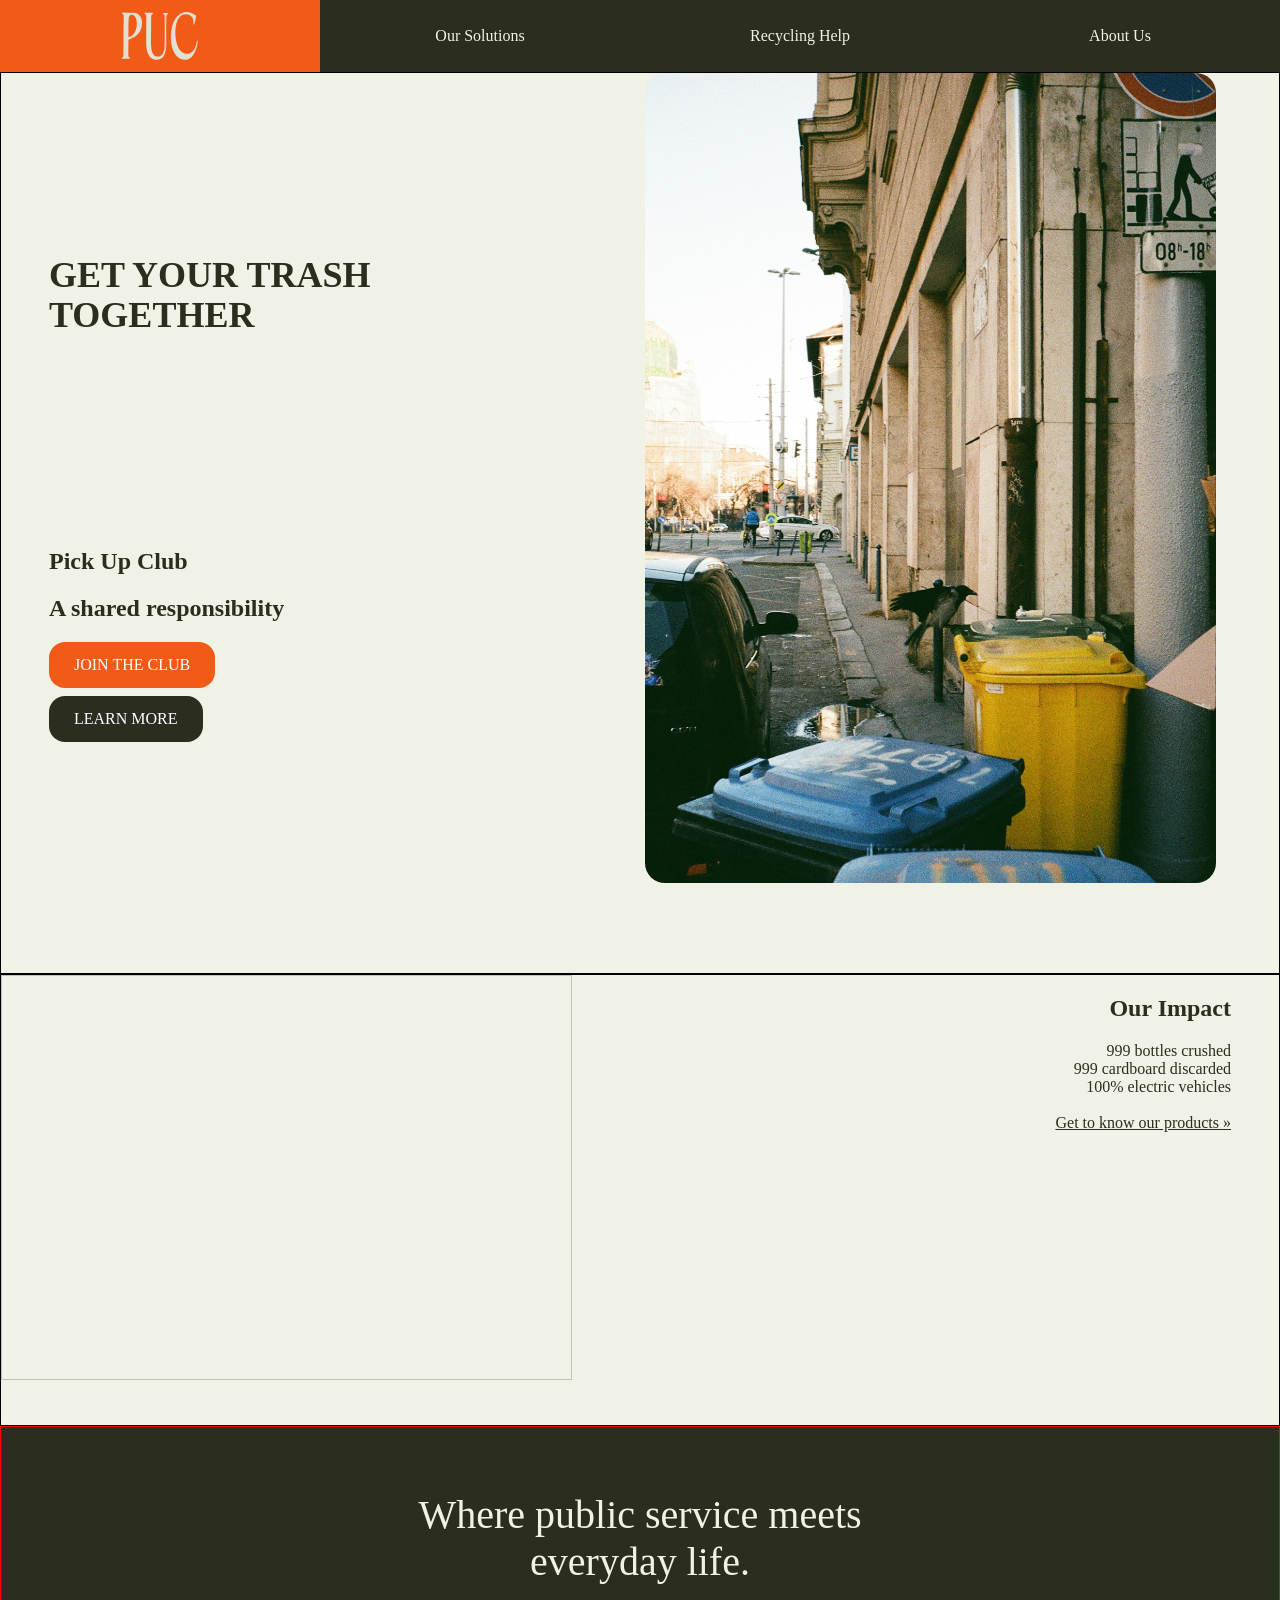
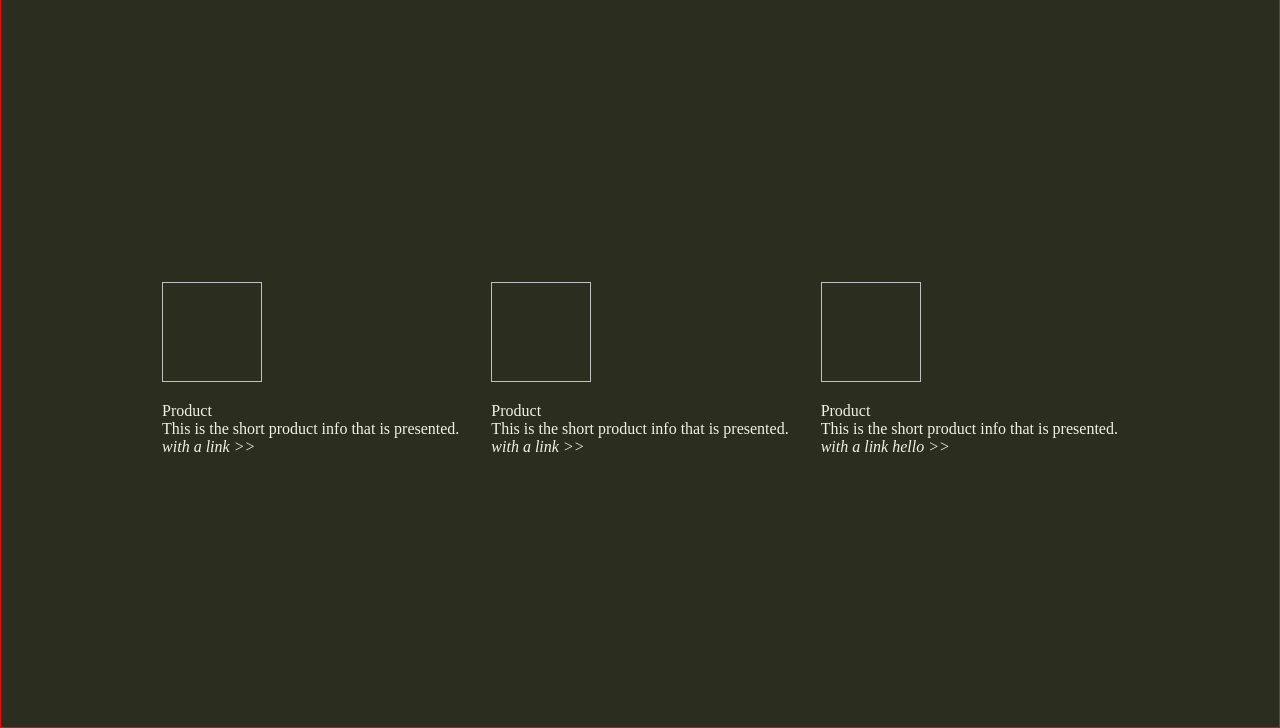
==== commit 421dbe4e: "hello" ====
--- a/static/index.html
+++ b/static/index.html
@@ -100,7 +100,7 @@
                 <p>Product<br>This is the short product info that is presented.<br><em>with a link >></em></p>
             </article>
             <article><img width="100" height="100">
-                <p>Product<br>This is the short product info that is presented.<br><em>with a link >></em></p>
+                <p>Product<br>This is the short product info that is presented.<br><em>with a link hello >></em></p>
             </article>
         </div>
     </section>
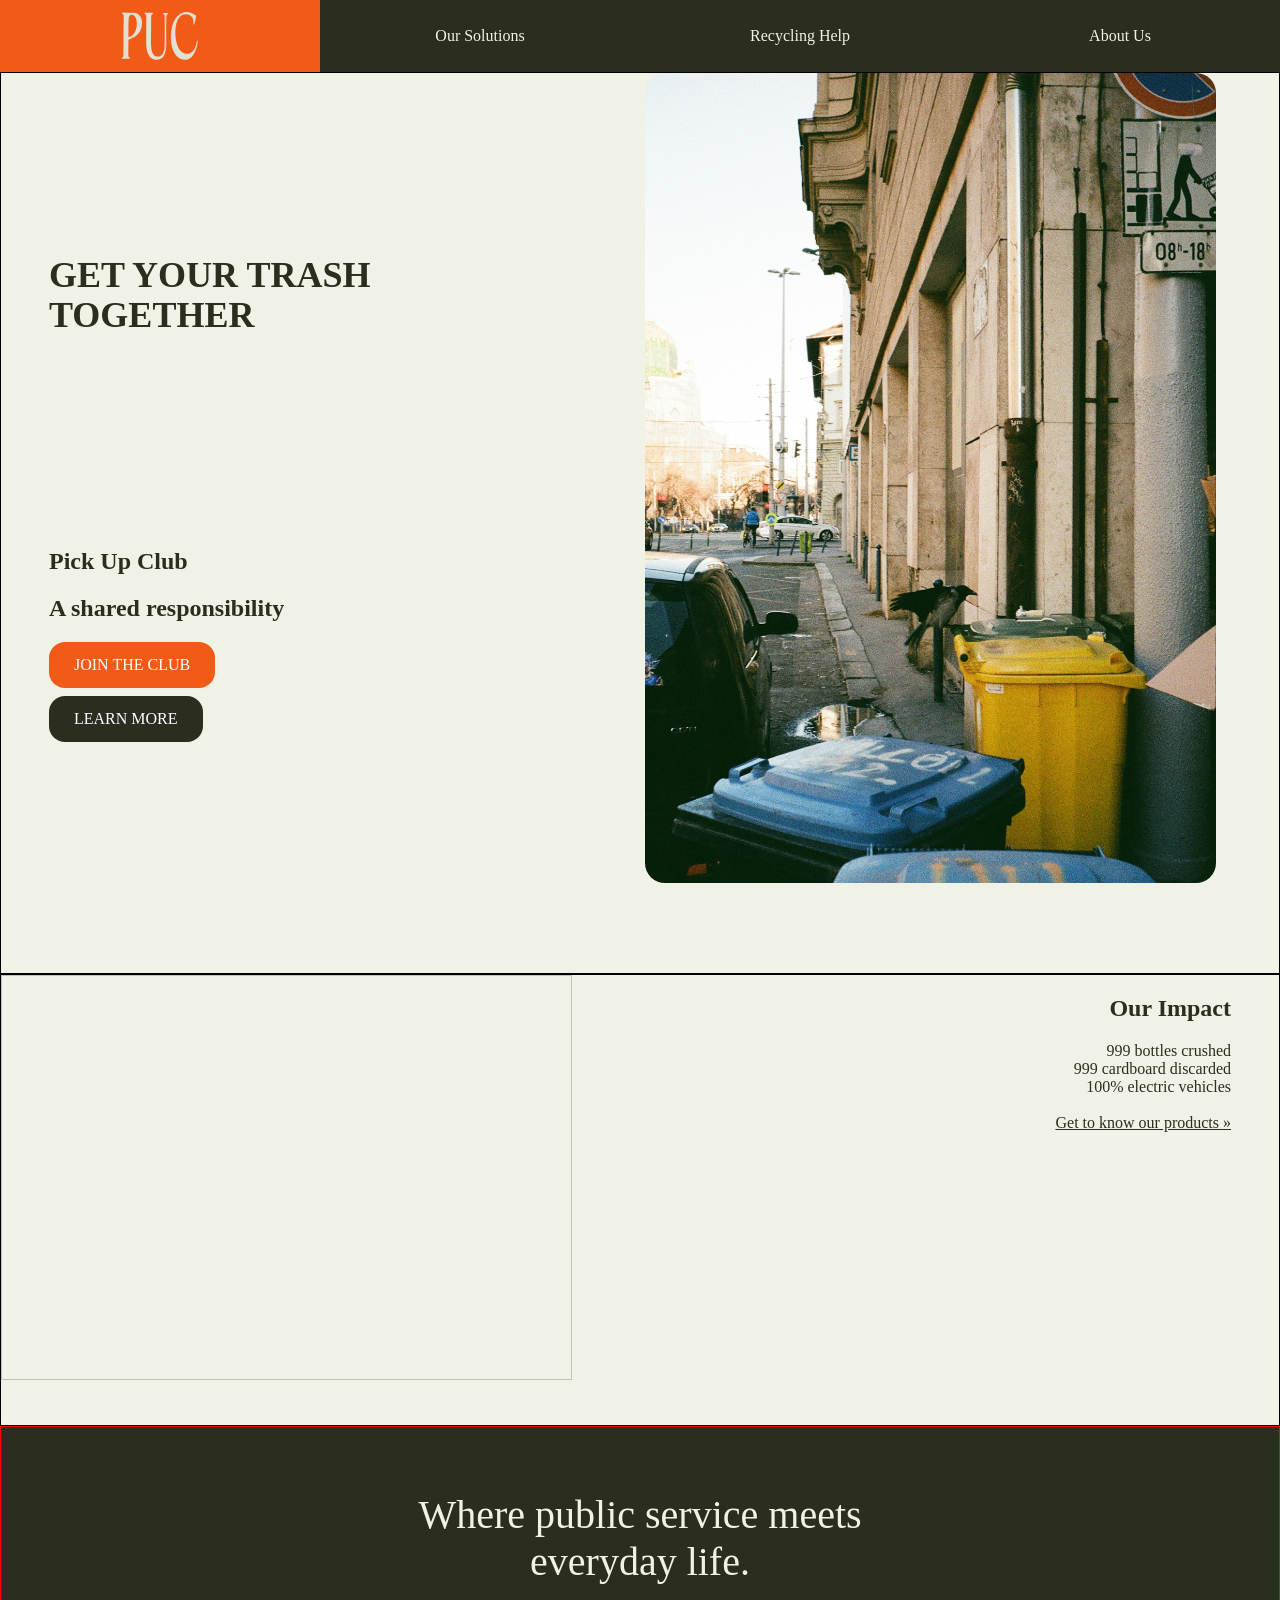
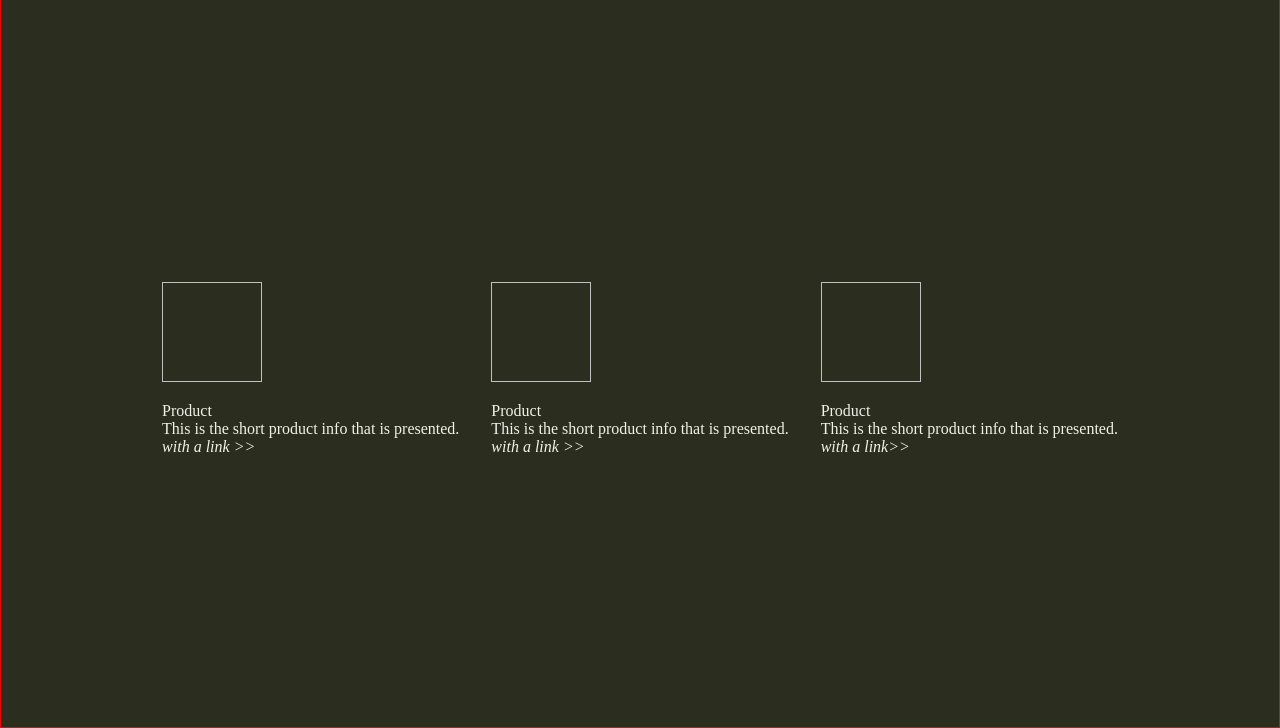
==== commit 8dc5e96a: "removed the word hello" ====
--- a/static/index.html
+++ b/static/index.html
@@ -100,7 +100,7 @@
                 <p>Product<br>This is the short product info that is presented.<br><em>with a link >></em></p>
             </article>
             <article><img width="100" height="100">
-                <p>Product<br>This is the short product info that is presented.<br><em>with a link hello >></em></p>
+                <p>Product<br>This is the short product info that is presented.<br><em>with a link>></em></p>
             </article>
         </div>
     </section>
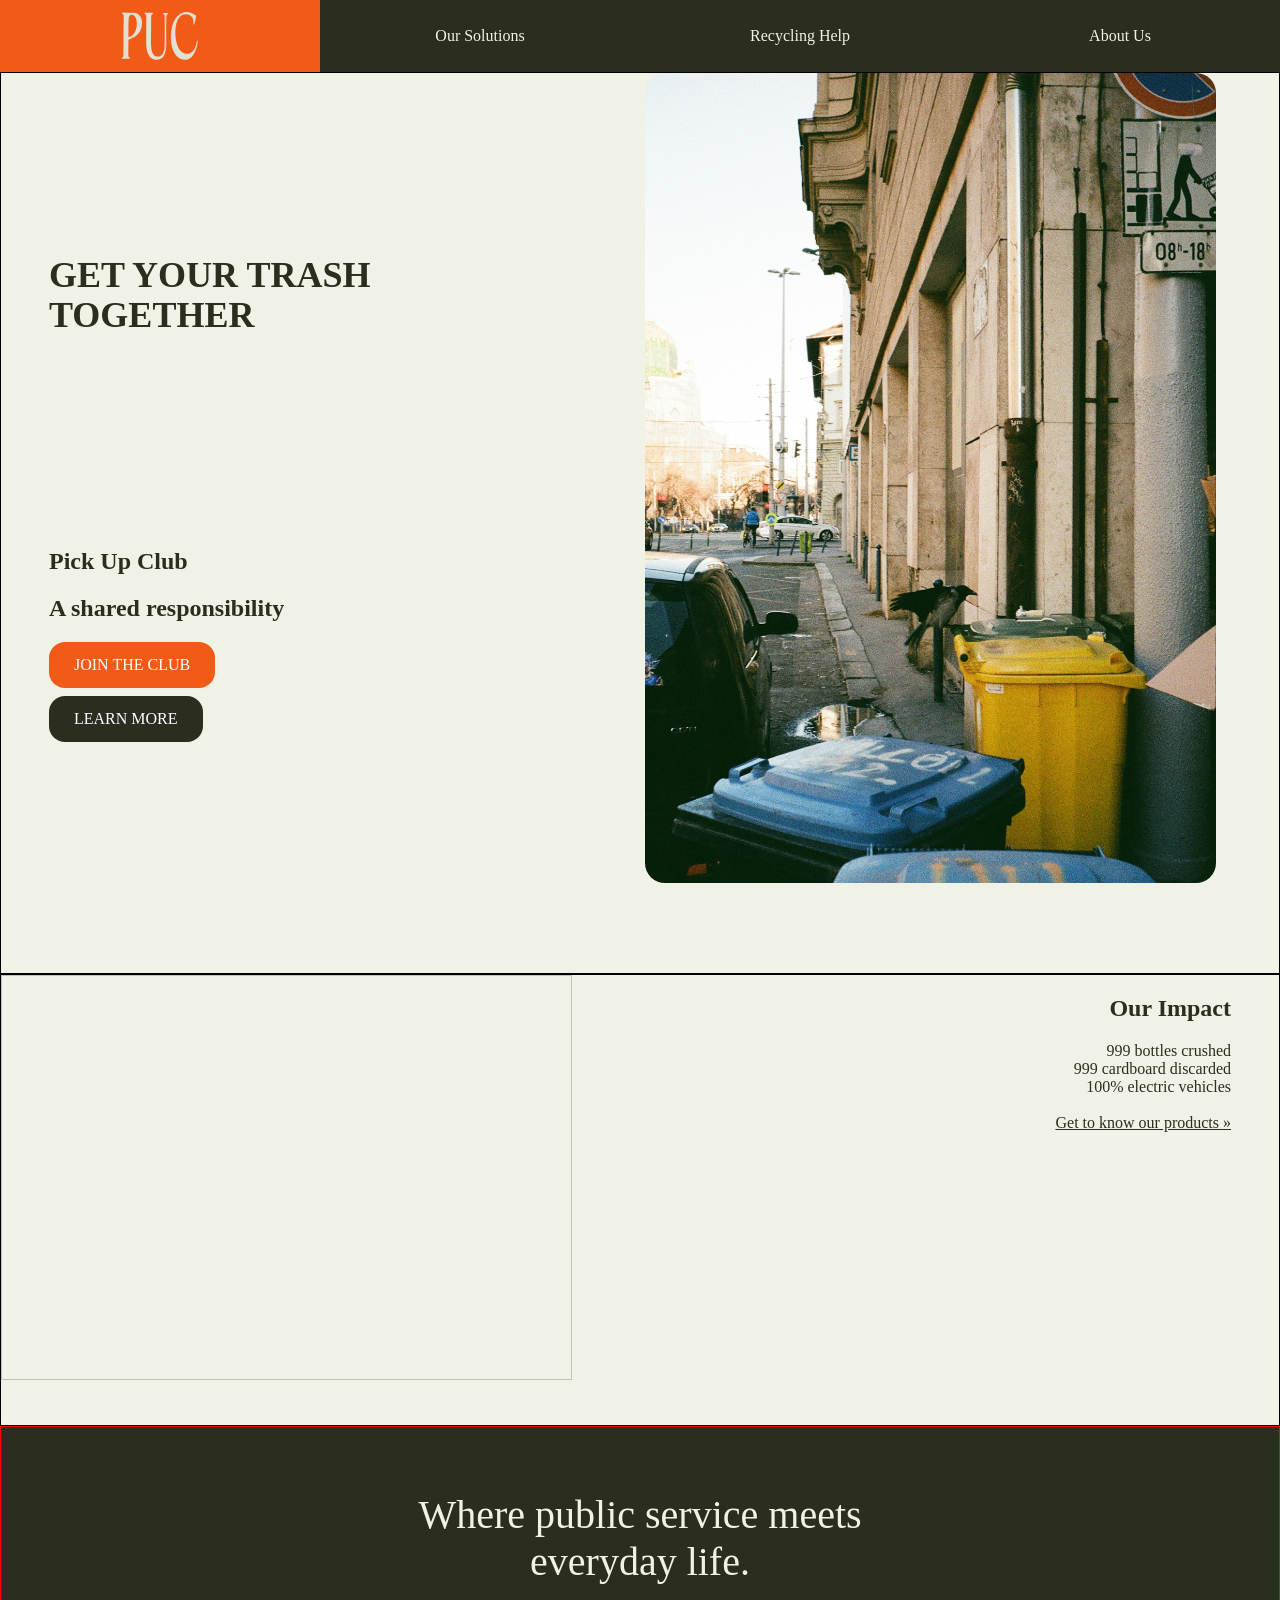
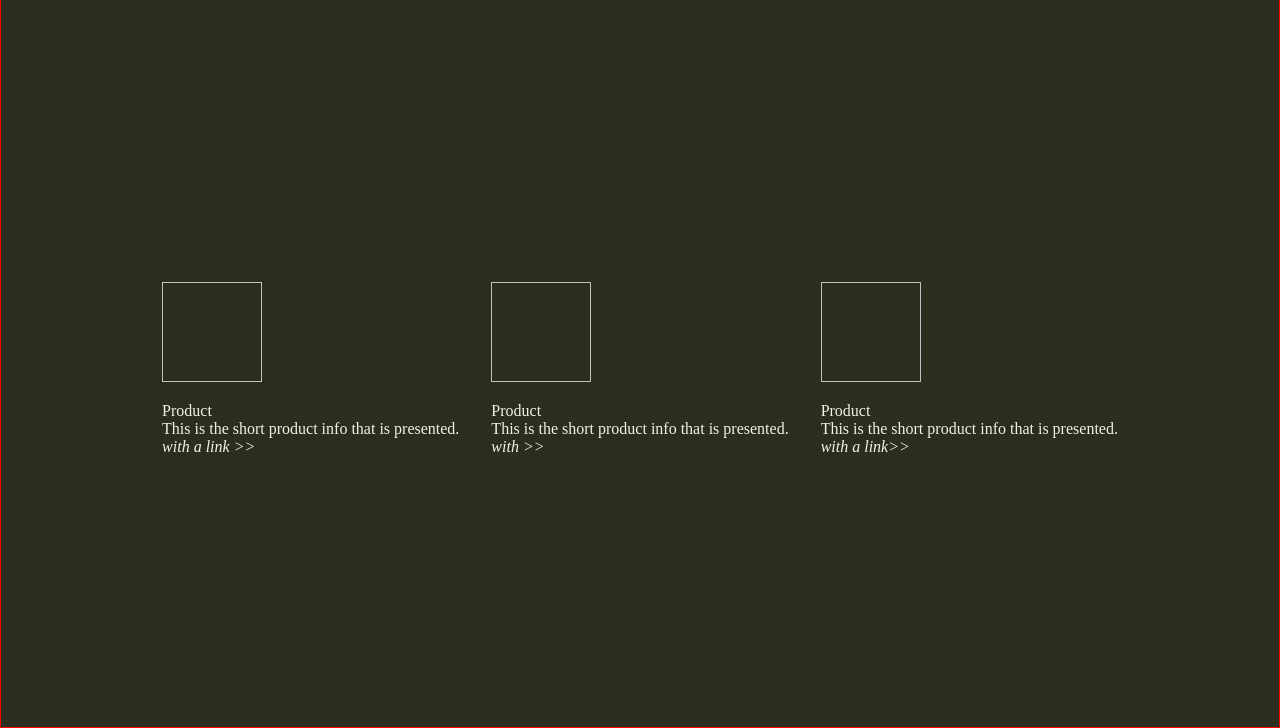
==== commit 6790334e: "small changes" ====
--- a/static/index.html
+++ b/static/index.html
@@ -97,7 +97,7 @@
                 <p>Product<br>This is the short product info that is presented.<br><em>with a link >></em></p>
             </article>
             <article><img width="100" height="100">
-                <p>Product<br>This is the short product info that is presented.<br><em>with a link >></em></p>
+                <p>Product<br>This is the short product info that is presented.<br><em>with >></em></p>
             </article>
             <article><img width="100" height="100">
                 <p>Product<br>This is the short product info that is presented.<br><em>with a link>></em></p>
